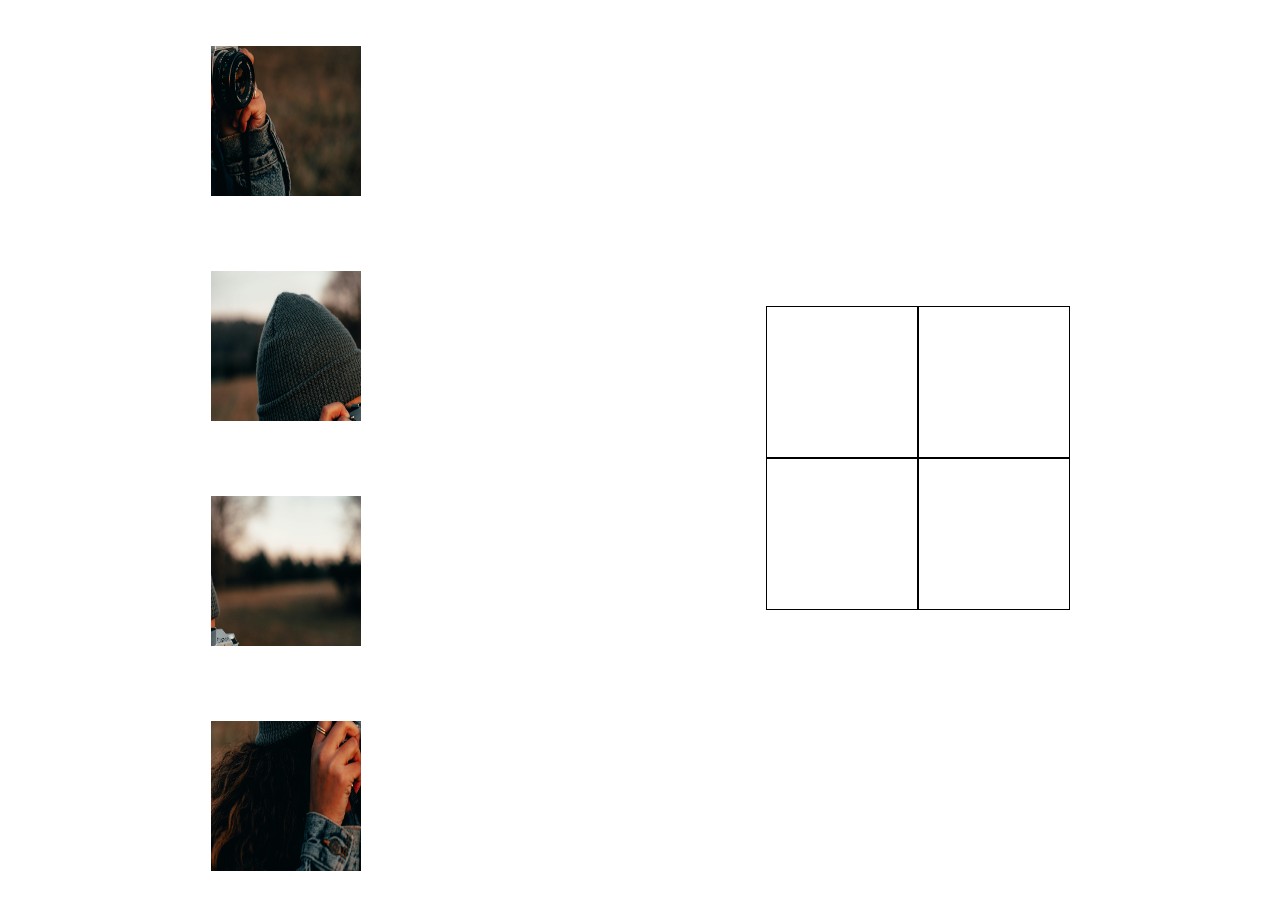
==== game.html @ 015b4fc7 "game basic layout added" ====
<!DOCTYPE html>
<html lang="en">
<head>
    <meta charset="UTF-8">
    <meta name="viewport" content="width=device-width, initial-scale=1.0">
    <link rel="stylesheet" href="./css/game.css">
    <title>Puzzle</title>
</head>
<body>
    <div class="parent">
        <div class="container smallImages">
            <img src="./images/easy/image_part_004.jpg" alt="" style="width: 150px;height: 150px;" draggable="true">
            <img src="./images/easy/image_part_001.jpg" alt="" style="width: 150px;height: 150px;" draggable="true">
            <img src="./images/easy/image_part_002.jpg" alt="" style="width: 150px;height: 150px;" draggable="true">
            <img src="./images/easy/image_part_003.jpg" alt="" style="width: 150px;height: 150px;" draggable="true">
        </div>
        <div class="container completeImage">
        <div class="row">
            <div class="box"></div>
            <div class="box"></div>
        </div>
          <div class="row">
            <div class="box"></div>
            <div class="box"></div>
          </div>
        </div>
    </div>
</body>
</html>
---- css/game.css ----
.smallImages {
    display: flex;
    flex-direction: column;
    justify-content: space-around;
    height: 100vh;
}

.box {
    border: 1px solid black;
    width: 150px;
    height: 150px;
}

.parent{
    display: flex;
    flex-direction: row;
    height: 100vh;
    justify-content: space-around;
}

.completeImage{
    display: flex;
    flex-direction: column;
    justify-content: center;
    align-items: center;
}

.row{
    display: flex;
    flex-direction: row;
}
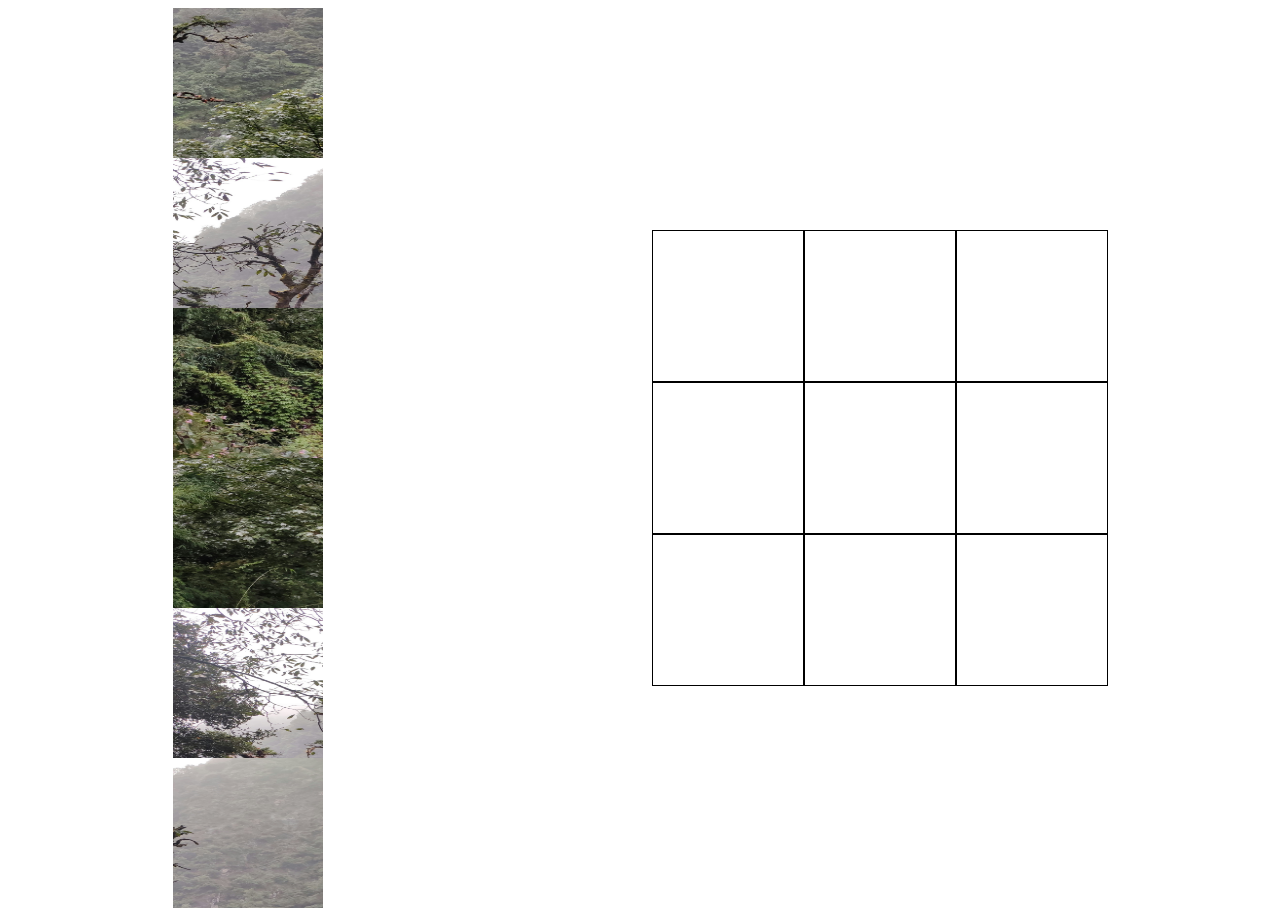
==== commit ee48e461: "drag and drop of images" ====
--- a/game.html
+++ b/game.html
@@ -9,21 +9,36 @@
 <body>
     <div class="parent">
         <div class="container smallImages">
-            <img src="./images/easy/image_part_004.jpg" alt="" style="width: 150px;height: 150px;" draggable="true">
-            <img src="./images/easy/image_part_001.jpg" alt="" style="width: 150px;height: 150px;" draggable="true">
-            <img src="./images/easy/image_part_002.jpg" alt="" style="width: 150px;height: 150px;" draggable="true">
-            <img src="./images/easy/image_part_003.jpg" alt="" style="width: 150px;height: 150px;" draggable="true">
+            <img src="./images/hard/image_part_006.jpg" alt="" style="width: 150px;height: 150px;" draggable="true">
+            <img src="./images/hard/image_part_002.jpg" alt="" style="width: 150px;height: 150px;" draggable="true">
+            <img src="./images/hard/image_part_007.jpg" alt="" style="width: 150px;height: 150px;" draggable="true">
+            <img src="./images/hard/image_part_009.jpg" alt="" style="width: 150px;height: 150px;" draggable="true">
+            <img src="./images/hard/image_part_001.jpg" alt="" style="width: 150px;height: 150px;" draggable="true">
+            <img src="./images/hard/image_part_003.jpg" alt="" style="width: 150px;height: 150px;" draggable="true">
+            <img src="./images/hard/image_part_005.jpg" alt="" style="width: 150px;height: 150px;" draggable="true">
+            <img src="./images/hard/image_part_004.jpg" alt="" style="width: 150px;height: 150px;" draggable="true">
+            <img src="./images/hard/image_part_008.jpg" alt="" style="width: 150px;height: 150px;" draggable="true">
         </div>
         <div class="container completeImage">
         <div class="row">
+            <div class="z" ></div>
+            <div class="box"></div>
             <div class="box"></div>
             <div class="box"></div>
         </div>
           <div class="row">
             <div class="box"></div>
             <div class="box"></div>
+            <div class="box"></div>
+          </div>
+
+          <div class="row">
+            <div class="box"></div>
+            <div class="box"></div>
+            <div class="box"></div>
           </div>
         </div>
     </div>
 </body>
+<script src="script.js"></script>
 </html>--- a/css/game.css
+++ b/css/game.css
@@ -3,6 +3,7 @@
     flex-direction: column;
     justify-content: space-around;
     height: 100vh;
+    overflow-y: auto;
 }
 
 .box {
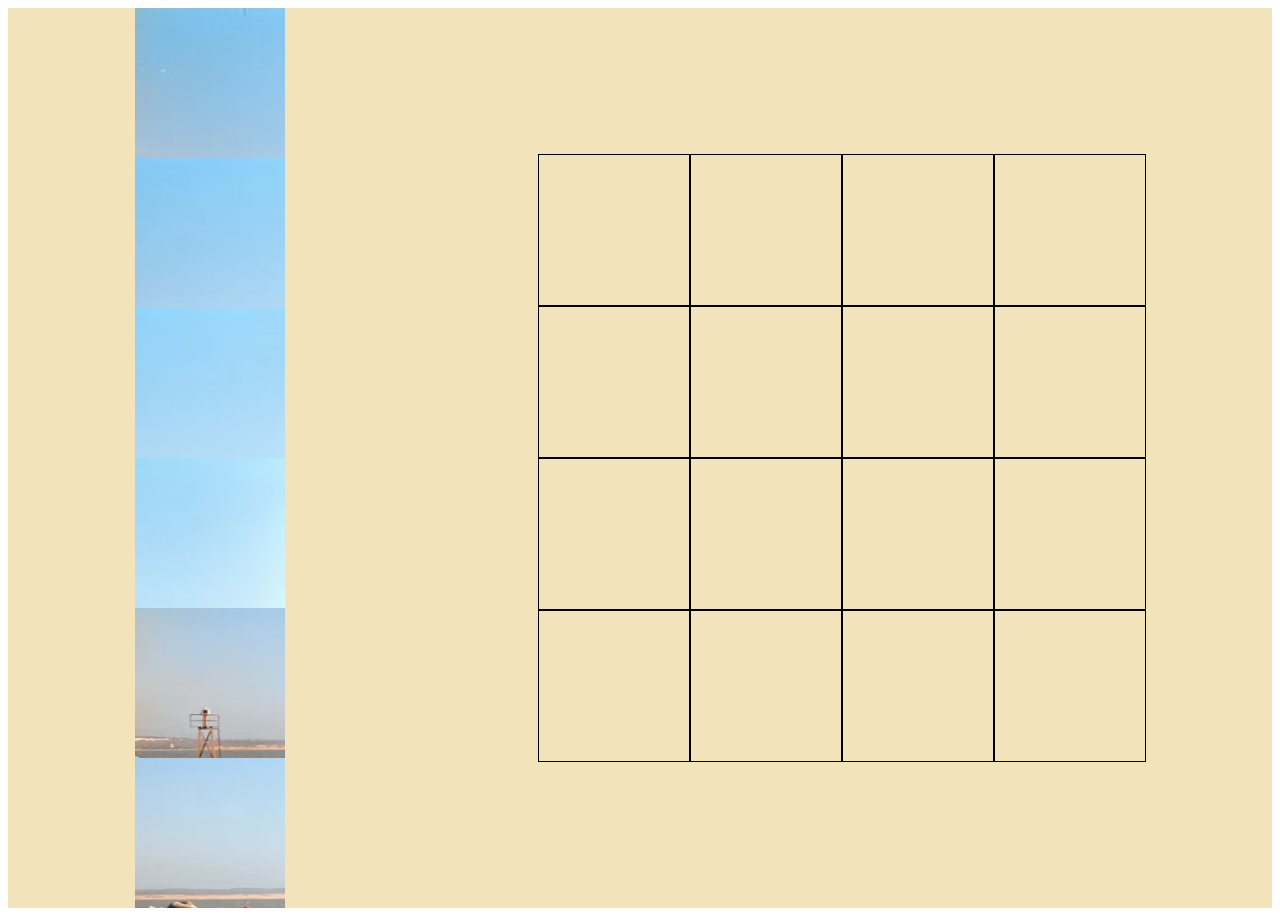
==== commit 2d5341dc: "added images for medium and hard" ====
--- a/game.html
+++ b/game.html
@@ -4,39 +4,13 @@
     <meta charset="UTF-8">
     <meta name="viewport" content="width=device-width, initial-scale=1.0">
     <link rel="stylesheet" href="./css/game.css">
-    <title>Puzzle</title>
+    <title>Pazuru</title>
 </head>
 <body>
     <div class="parent">
         <div class="container smallImages">
-            <img src="./images/hard/image_part_006.jpg" alt="" style="width: 150px;height: 150px;" draggable="true">
-            <img src="./images/hard/image_part_002.jpg" alt="" style="width: 150px;height: 150px;" draggable="true">
-            <img src="./images/hard/image_part_007.jpg" alt="" style="width: 150px;height: 150px;" draggable="true">
-            <img src="./images/hard/image_part_009.jpg" alt="" style="width: 150px;height: 150px;" draggable="true">
-            <img src="./images/hard/image_part_001.jpg" alt="" style="width: 150px;height: 150px;" draggable="true">
-            <img src="./images/hard/image_part_003.jpg" alt="" style="width: 150px;height: 150px;" draggable="true">
-            <img src="./images/hard/image_part_005.jpg" alt="" style="width: 150px;height: 150px;" draggable="true">
-            <img src="./images/hard/image_part_004.jpg" alt="" style="width: 150px;height: 150px;" draggable="true">
-            <img src="./images/hard/image_part_008.jpg" alt="" style="width: 150px;height: 150px;" draggable="true">
         </div>
         <div class="container completeImage">
-        <div class="row">
-            <div class="z" ></div>
-            <div class="box"></div>
-            <div class="box"></div>
-            <div class="box"></div>
-        </div>
-          <div class="row">
-            <div class="box"></div>
-            <div class="box"></div>
-            <div class="box"></div>
-          </div>
-
-          <div class="row">
-            <div class="box"></div>
-            <div class="box"></div>
-            <div class="box"></div>
-          </div>
         </div>
     </div>
 </body>
--- a/css/game.css
+++ b/css/game.css
@@ -17,6 +17,7 @@
     flex-direction: row;
     height: 100vh;
     justify-content: space-around;
+    background-color: #f2e3ba;
 }
 
 .completeImage{
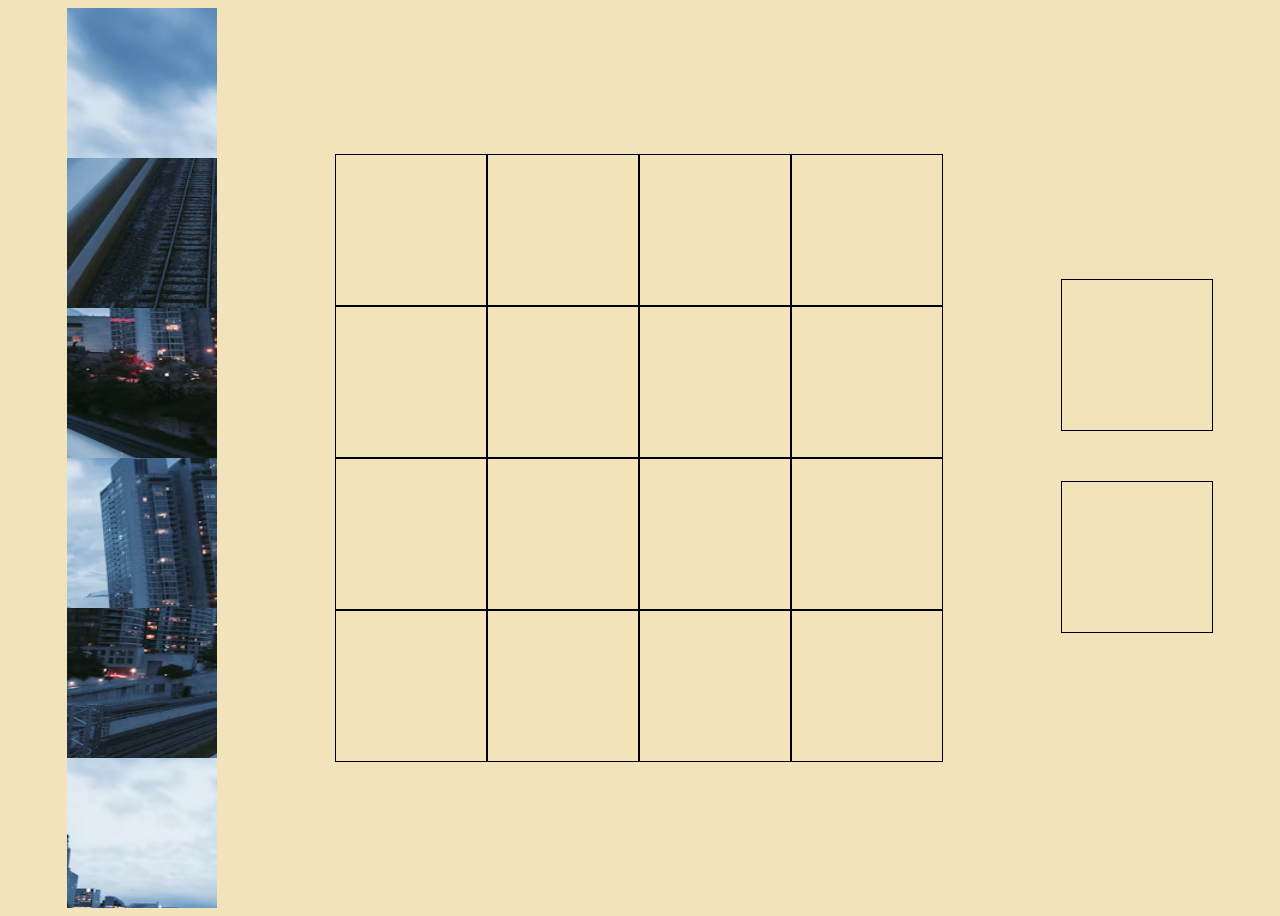
==== commit c244dd4b: "timer and images fix" ====
--- a/game.html
+++ b/game.html
@@ -12,7 +12,21 @@
         </div>
         <div class="container completeImage">
         </div>
+        <div class="parkImages">
+
+            <div class="timer">
+              <h4 style="font-family: 'Franklin Gothic Medium', 'Arial Narrow', Arial, sans-serif;" id="timer"></h4>
+            </div>
+            <div class="box" id="extraBox1" style="margin-bottom: 50px;">
+        
+            </div>
+            <div class="box" id="extraBox2">
+                
+            </div>
+        </div>
     </div>
+
+
 </body>
 <script src="script.js"></script>
 </html>--- a/css/game.css
+++ b/css/game.css
@@ -17,7 +17,6 @@
     flex-direction: row;
     height: 100vh;
     justify-content: space-around;
-    background-color: #f2e3ba;
 }
 
 .completeImage{
@@ -30,4 +29,17 @@
 .row{
     display: flex;
     flex-direction: row;
+}
+body{
+    background-color: #f2e3ba;
+}
+
+.parkImages{
+    margin-top: 250px;
+}
+
+#extraBox{
+    border: 1px solid black;
+    width: 150px;
+    height: 150px;
 }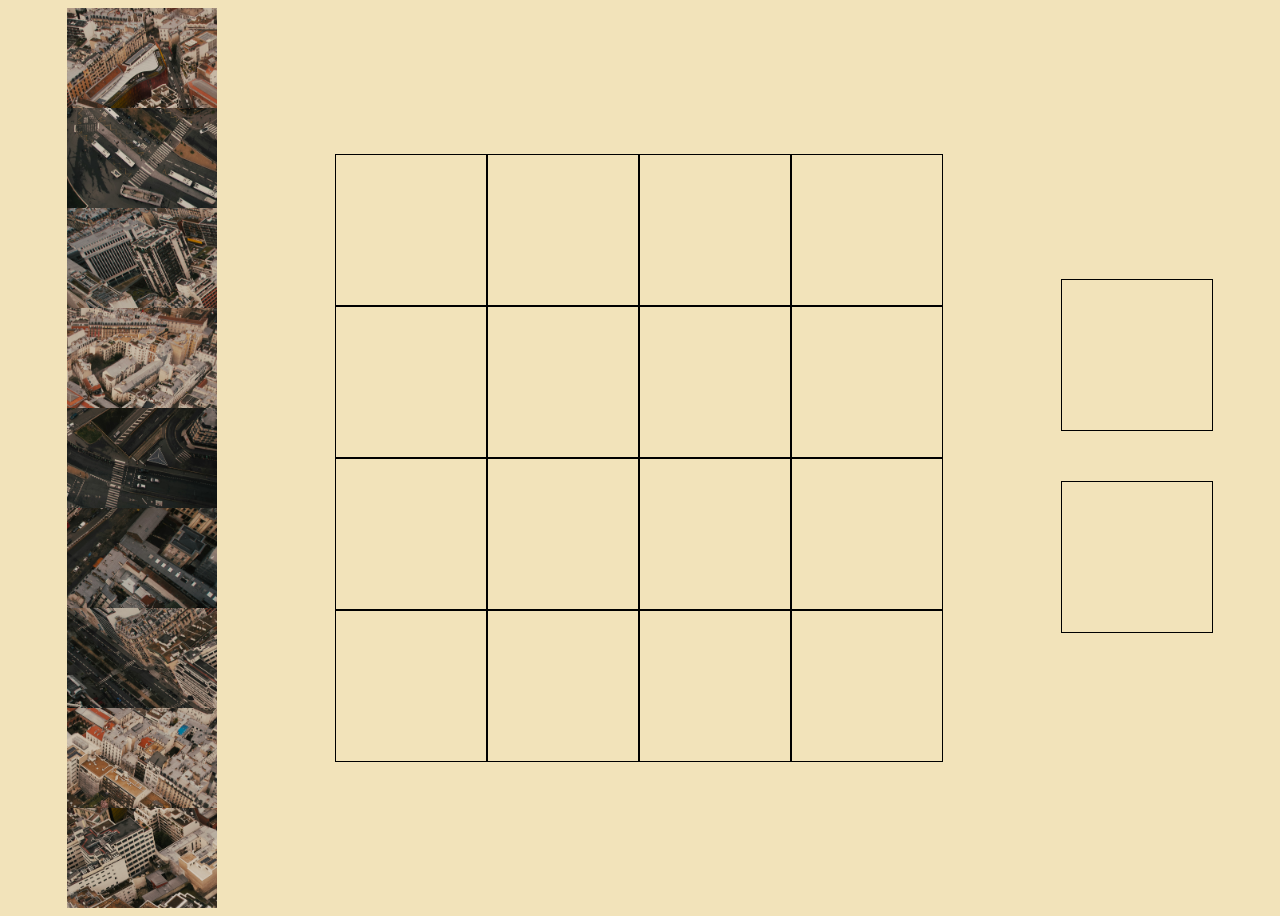
==== commit 12ac6604: "gameover popup added" ====
--- a/game.html
+++ b/game.html
@@ -26,6 +26,13 @@
         </div>
     </div>
 
+    <div id="popup" class="popup">
+        <div class="popup-content" style="display: flex; justify-content: center; flex-direction: column;">
+        
+           <a ><img src="https://see.fontimg.com/api/renderfont4/mLRAG/eyJyIjoiZnMiLCJoIjo1MywidyI6MTAwMCwiZnMiOjUzLCJmZ2MiOiIjRTY2NzFBIiwiYmdjIjoiI0Y0RjRGNCIsInQiOjF9/R2FtZSBPdmVy/mickey-mouse-personal-use-regular.png" alt=""></a>
+       <a href=""><img src="https://encrypted-tbn0.gstatic.com/images?q=tbn:ANd9GcSwNhKSf5iaW1m4GE6ssYg0sbqymsy2aqCVeg&s" alt="" id="replay" style="height: 100px; width: 100px;"  height="200" width="200"></a>
+        </div>
+    </div>
 
 </body>
 <script src="script.js"></script>
--- a/css/game.css
+++ b/css/game.css
@@ -42,4 +42,46 @@
     border: 1px solid black;
     width: 150px;
     height: 150px;
+}
+
+#openPopupBtn {
+    padding: 10px 20px;
+    font-size: 16px;
+    cursor: pointer;
+}
+
+.popup {
+    display: none; 
+    position: fixed; 
+    z-index: 1; 
+    left: 0;
+    top: 0;
+    width: 100%; 
+    height: 100%; 
+    overflow: auto; 
+    background-color: rgba(0, 0, 0, 0.5); 
+}
+
+.popup-content {
+    background-color: #fff;
+    margin: 15% auto; 
+    padding: 20px;
+    border: 1px solid #888;
+    width: 80%; 
+    max-width: 600px;
+    text-align: center;
+}
+
+.close-btn {
+    color: #aaa;
+    float: right;
+    font-size: 28px;
+    font-weight: bold;
+}
+
+.close-btn:hover,
+.close-btn:focus {
+    color: black;
+    text-decoration: none;
+    cursor: pointer;
 }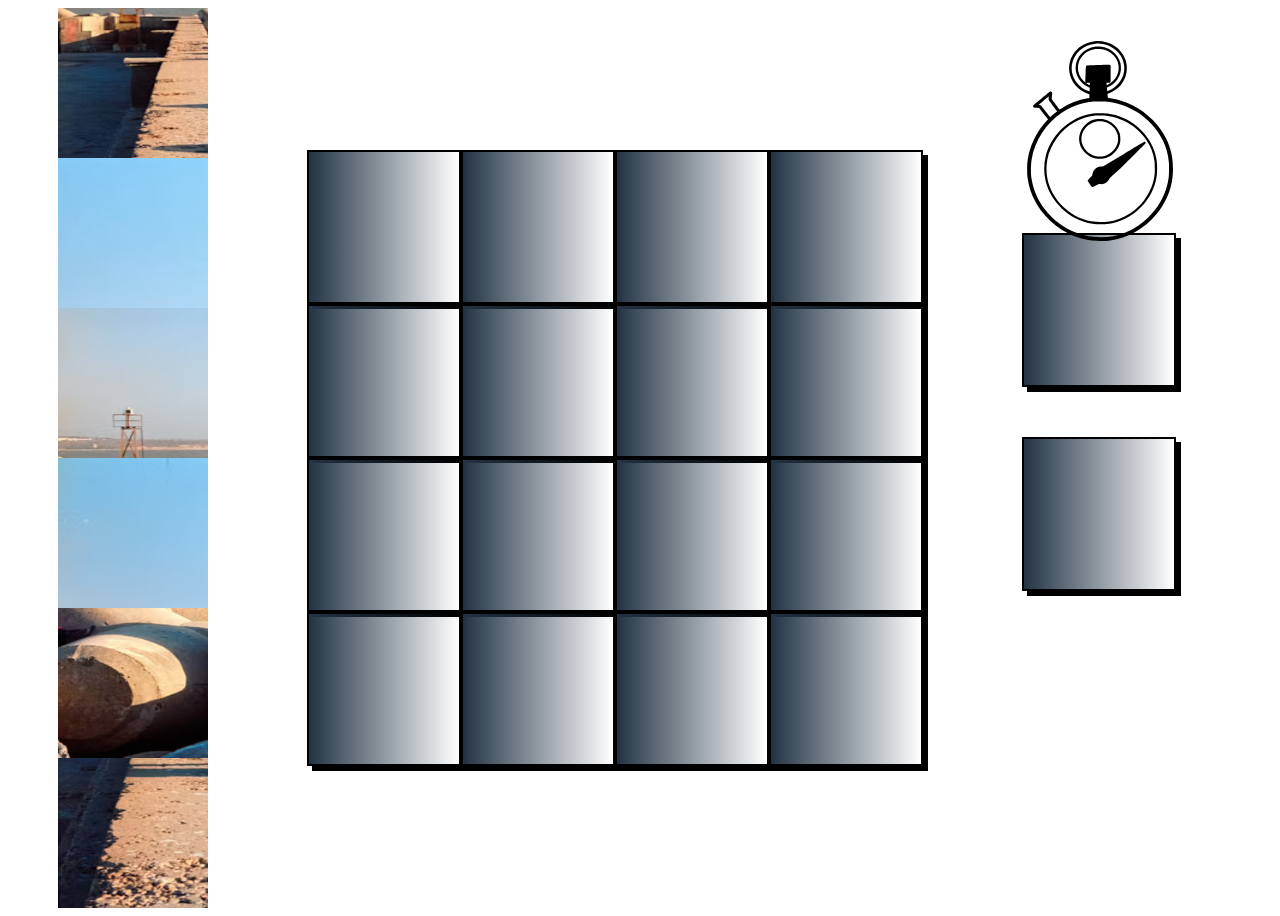
==== commit bf1f0af7: "added stop watch for namy" ====
--- a/game.html
+++ b/game.html
@@ -14,8 +14,11 @@
         </div>
         <div class="parkImages">
 
-            <div class="timer">
-              <h4 style="font-family: 'Franklin Gothic Medium', 'Arial Narrow', Arial, sans-serif;" id="timer"></h4>
+            <div class="timer" style="position: relative;
+            top: 33px;
+            left: -22px;">
+                <img src="./clock.svg" alt="" width="200" height="200" style="top:0">
+              <h4 style=" position: relative; font-family: 'Franklin Gothic Medium', 'Arial Narrow', Arial, sans-serif; top: -138px; left:84px" id="timer"></h4>
             </div>
             <div class="box" id="extraBox1" style="margin-bottom: 50px;">
         
--- a/css/game.css
+++ b/css/game.css
@@ -6,10 +6,31 @@
     overflow-y: auto;
 }
 
+::-webkit-scrollbar {
+    width: 8px;  /* Change this value to make the scrollbar thinner or thicker */
+}
+
+::-webkit-scrollbar-track {
+    background: #f0f0f0;  /* Background of the scrollbar track */
+    border-radius: 10px;  /* Rounded corners for the track */
+}
+
+::-webkit-scrollbar-thumb {
+    background-color: black;  /* Color of the scrollbar thumb */
+    border-radius: 10px;  /* Rounded corners for the thumb */
+    border: 2px solid #f0f0f0;  /* Border around the thumb */
+}
+
+::-webkit-scrollbar-thumb:hover {
+    background-color: black;  /* Color of the scrollbar thumb when hovered */
+}
+
 .box {
-    border: 1px solid black;
+    border: 2px solid black;
     width: 150px;
     height: 150px;
+    box-shadow: 5px 5px 0 black;
+   background-image: linear-gradient(to right,#234,transparent);
 }
 
 .parent{
@@ -31,12 +52,14 @@
     flex-direction: row;
 }
 body{
-    background-color: #f2e3ba;
+    background-image: url("./../bg.jpg");
+    background-size: cover;
+    background-repeat: no-repeat;
 }
 
-.parkImages{
-    margin-top: 250px;
-}
+/* .parkImages{
+  //  margin-top: 250px;
+} */
 
 #extraBox{
     border: 1px solid black;
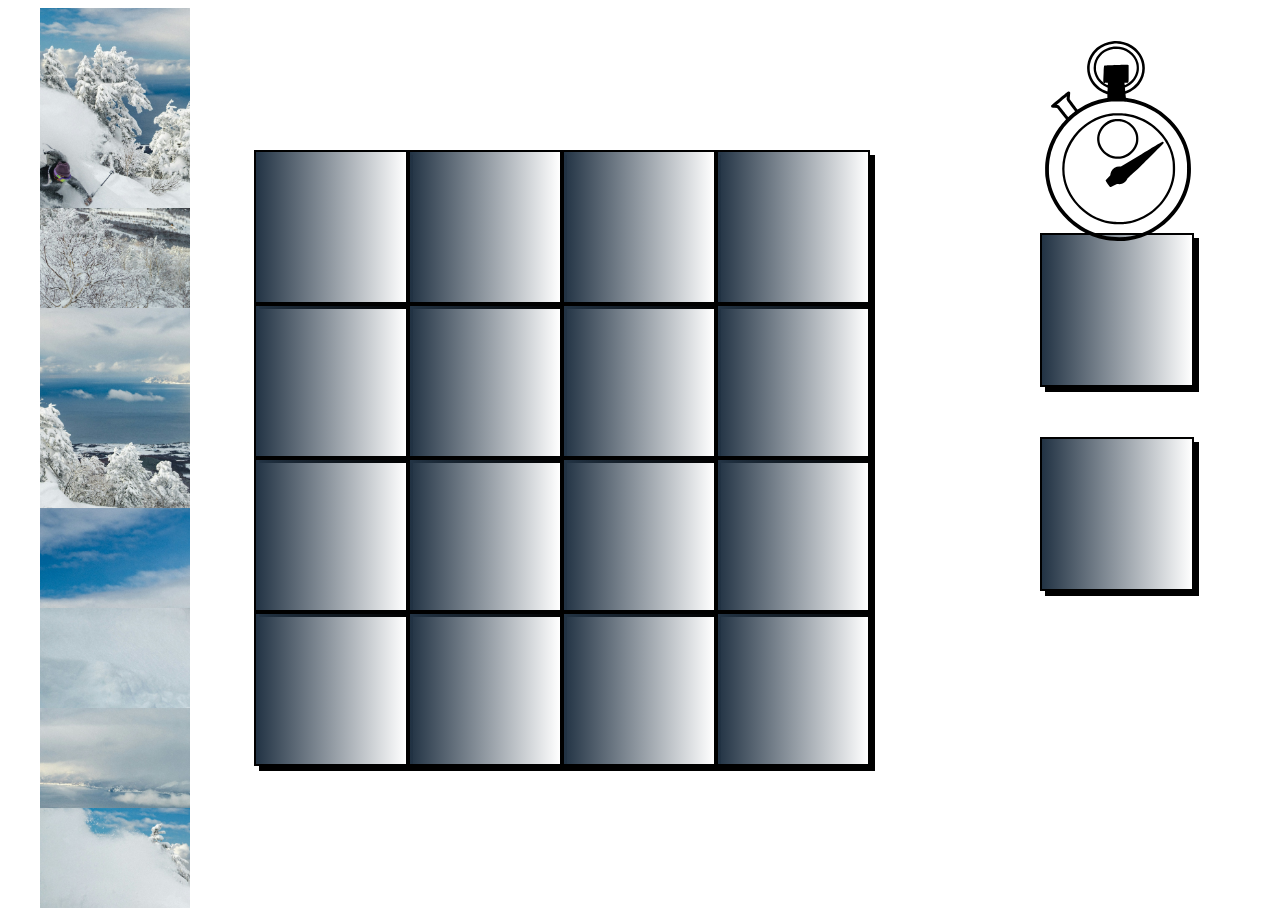
==== commit b58f1855: "hint option added" ====
--- a/game.html
+++ b/game.html
@@ -12,6 +12,10 @@
         </div>
         <div class="container completeImage">
         </div>
+        
+    <div class="hint">
+        <img class="hintImg" src="https://cdn-icons-png.flaticon.com/512/3176/3176298.png" alt="hint">
+    </div>
         <div class="parkImages">
 
             <div class="timer" style="position: relative;
@@ -37,6 +41,7 @@
         </div>
     </div>
 
+
 </body>
 <script src="script.js"></script>
 </html>--- a/css/game.css
+++ b/css/game.css
@@ -107,4 +107,14 @@
     color: black;
     text-decoration: none;
     cursor: pointer;
+}
+
+.hint{
+    position: relative;
+    left: 560px;
+}
+
+.hint img {
+    height: 70px;
+    cursor: pointer;
 }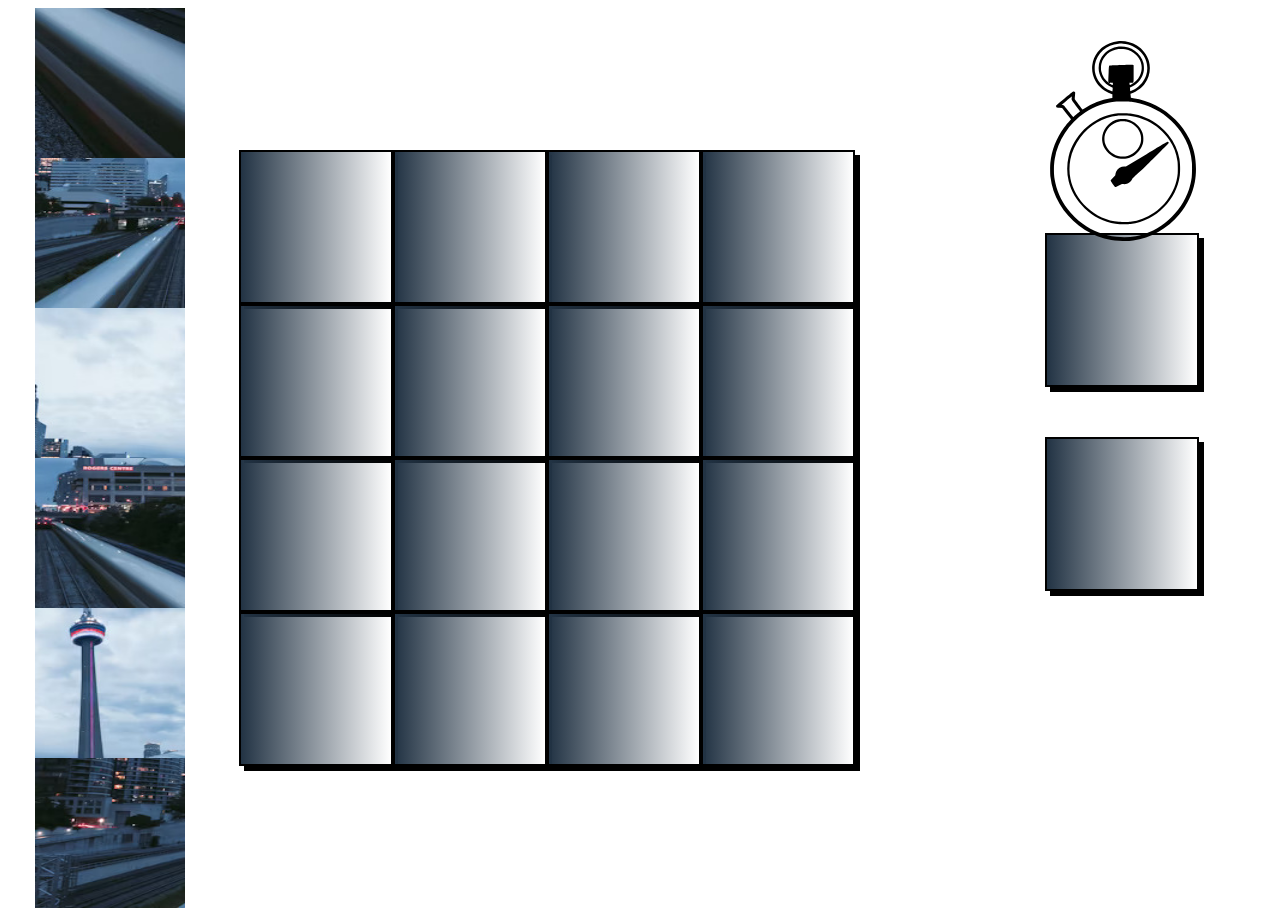
==== commit 73a196da: "hint images added" ====
--- a/game.html
+++ b/game.html
@@ -14,7 +14,7 @@
         </div>
         
     <div class="hint">
-        <img class="hintImg" src="https://cdn-icons-png.flaticon.com/512/3176/3176298.png" alt="hint">
+        <img class="hintImg" id="openModal" src="https://cdn-icons-png.flaticon.com/512/3176/3176298.png" alt="hint">
     </div>
         <div class="parkImages">
 
@@ -41,6 +41,14 @@
         </div>
     </div>
 
+    <div id="modalBox" class="modal">
+        <div class="modal-content">
+            <span class="close">&times;</span>
+            <p id="hintText"></p>
+            <img id="hintImage" alt="" style="height: 350px;width: 500px;">
+        </div>
+    </div>
+
 
 </body>
 <script src="script.js"></script>
--- a/css/game.css
+++ b/css/game.css
@@ -111,10 +111,53 @@
 
 .hint{
     position: relative;
-    left: 560px;
+    left: 400px;
 }
 
 .hint img {
     height: 70px;
     cursor: pointer;
+}
+
+#openModal {
+    padding: 10px 20px;
+    font-size: 16px;
+    cursor: pointer;
+}
+
+.modal {
+    display: none;
+    position: fixed;
+    z-index: 1;
+    left: 0;
+    top: 0;
+    width: 100%;
+    height: 100%;
+    overflow: auto;
+    background-color: rgba(0,0,0,0.4);
+}
+
+.modal-content {
+    background-color: #fefefe;
+    margin: 15% auto;
+    padding: 20px;
+    border: 1px solid #888;
+    width: 80%;
+    max-width: 500px;
+    position: relative;
+}
+
+.close {
+    color: #aaa;
+    float: right;
+    font-size: 28px;
+    font-weight: bold;
+    cursor: pointer;
+}
+
+.close:hover,
+.close:focus {
+    color: black;
+    text-decoration: none;
+    cursor: pointer;
 }